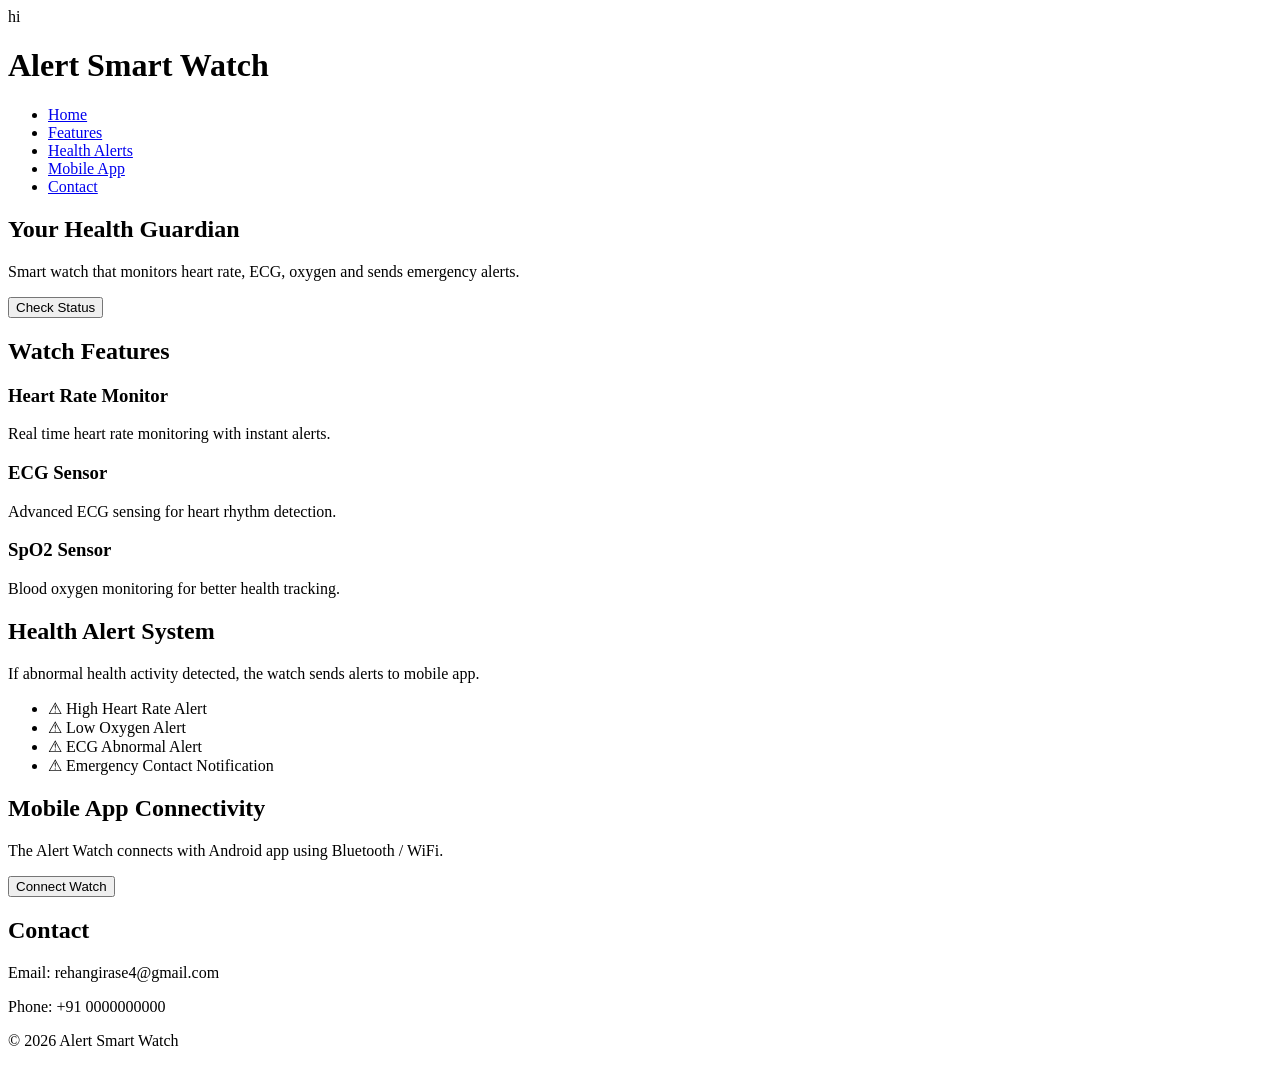
==== index.html @ 938d41ab "Update and rename index (1).html to index.html" ====
hi<!DOCTYPE html>
<html lang="en">
<head>
<meta charset="UTF-8">
<meta name="viewport" content="width=device-width, initial-scale=1.0">
<title>Alert Smart Watch</title>

<link rel="stylesheet" href="style.css">
<script src="script.js" defer></script>

</head>

<body>

<header>
<h1>Alert Smart Watch</h1>

<nav>
<ul>
<li><a href="#home">Home</a></li>
<li><a href="#features">Features</a></li>
<li><a href="#alerts">Health Alerts</a></li>
<li><a href="#app">Mobile App</a></li>
<li><a href="#contact">Contact</a></li>
</ul>
</nav>
</header>

<section id="home" class="hero">
<h2>Your Health Guardian</h2>
<p>Smart watch that monitors heart rate, ECG, oxygen and sends emergency alerts.</p>
<button onclick="showAlert()">Check Status</button>
</section>

<section id="features">
<h2>Watch Features</h2>

<div class="card">
<h3>Heart Rate Monitor</h3>
<p>Real time heart rate monitoring with instant alerts.</p>
</div>

<div class="card">
<h3>ECG Sensor</h3>
<p>Advanced ECG sensing for heart rhythm detection.</p>
</div>

<div class="card">
<h3>SpO2 Sensor</h3>
<p>Blood oxygen monitoring for better health tracking.</p>
</div>

</section>

<section id="alerts">
<h2>Health Alert System</h2>
<p>If abnormal health activity detected, the watch sends alerts to mobile app.</p>

<ul>
<li>⚠ High Heart Rate Alert</li>
<li>⚠ Low Oxygen Alert</li>
<li>⚠ ECG Abnormal Alert</li>
<li>⚠ Emergency Contact Notification</li>
</ul>

</section>

<section id="app">
<h2>Mobile App Connectivity</h2>
<p>The Alert Watch connects with Android app using Bluetooth / WiFi.</p>
<button onclick="connect()">Connect Watch</button>
</section>

<section id="contact">
<h2>Contact</h2>
<p>Email: rehangirase4@gmail.com</p>
<p>Phone: +91 0000000000</p>
</section>

<footer>
<p>© 2026 Alert Smart Watch</p>
</footer>

</body>
</html>
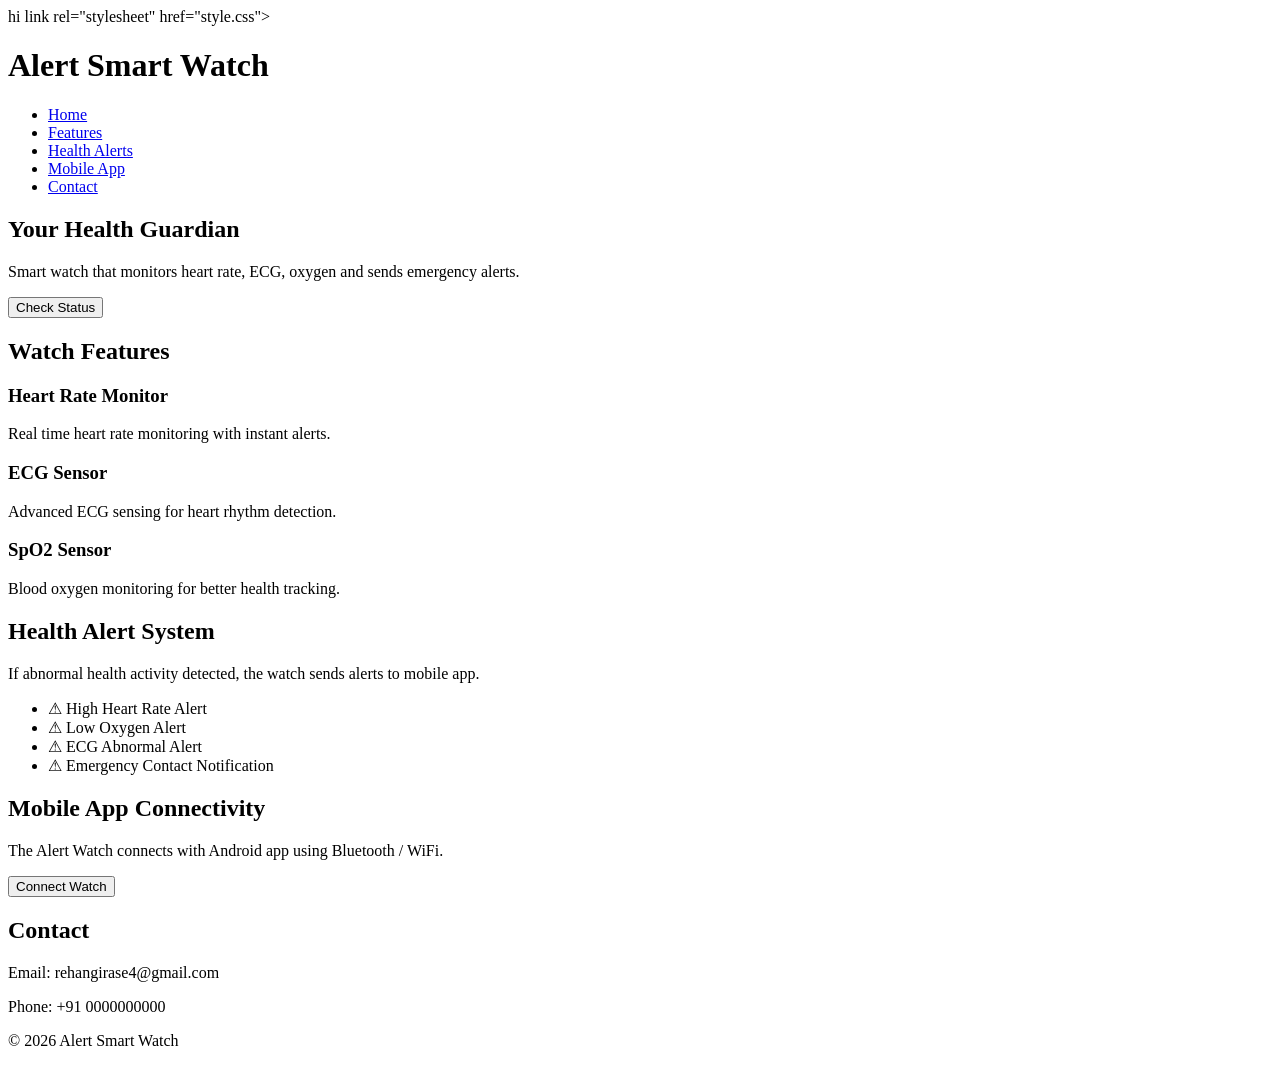
==== commit 45acc807: "Update index.html" ====
--- a/index.html
+++ b/index.html
@@ -5,7 +5,7 @@
 <meta name="viewport" content="width=device-width, initial-scale=1.0">
 <title>Alert Smart Watch</title>
 
-<link rel="stylesheet" href="style.css">
+  link rel="stylesheet" href="style.css">
 <script src="script.js" defer></script>
 
 </head>
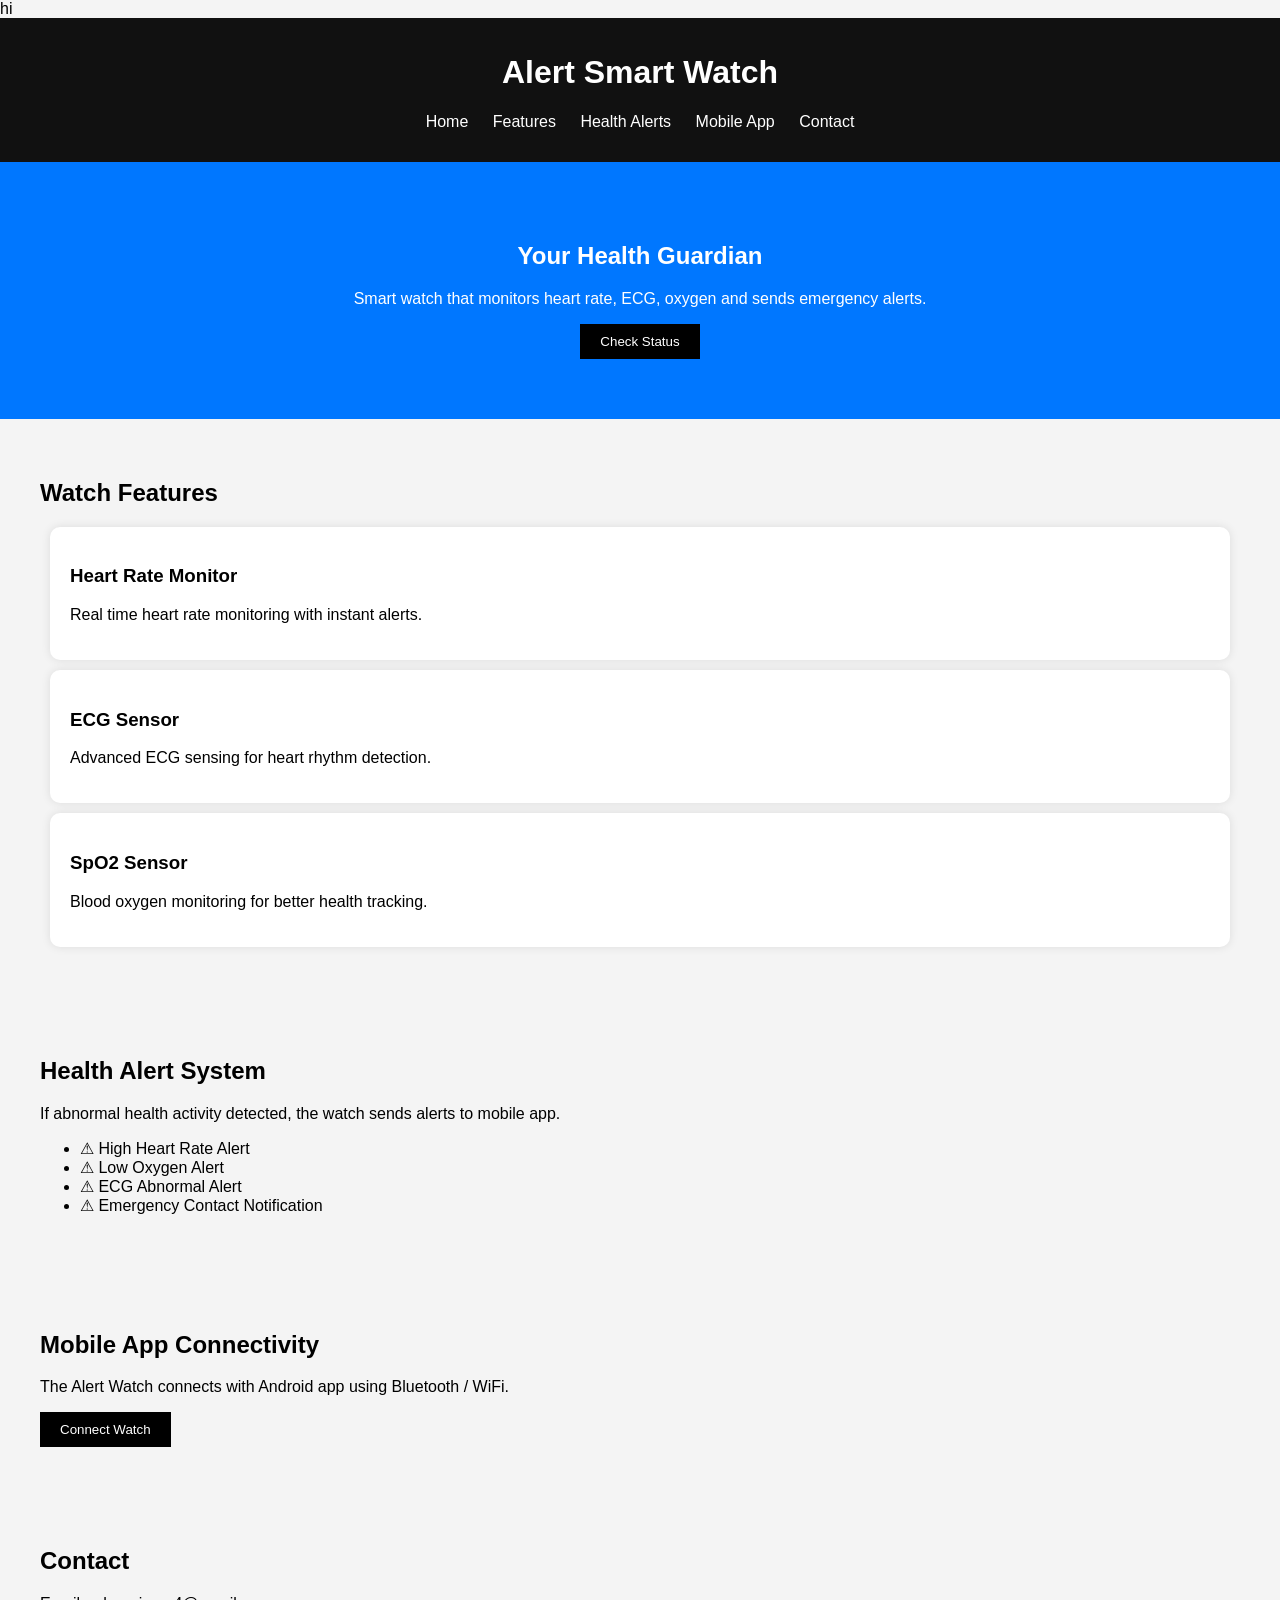
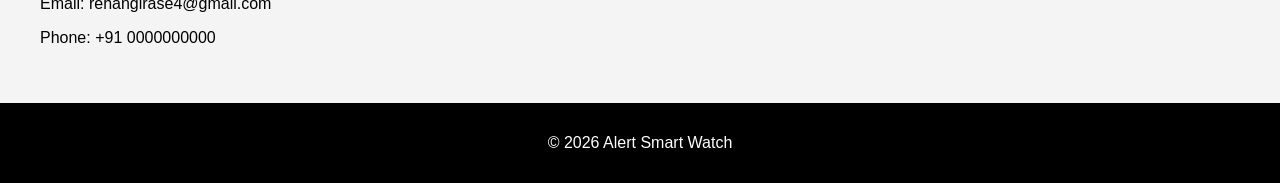
==== commit 82534ef4: "Update index.html" ====
--- a/index.html
+++ b/index.html
@@ -5,7 +5,7 @@
 <meta name="viewport" content="width=device-width, initial-scale=1.0">
 <title>Alert Smart Watch</title>
 
-  link rel="stylesheet" href="style.css">
+  <link rel="stylesheet" href="style.css">
 <script src="script.js" defer></script>
 
 </head>
--- a/style.css
+++ b/style.css
@@ -0,0 +1,61 @@
+body{
+font-family: Arial;
+margin:0;
+background:#f4f4f4;
+}
+
+header{
+background:#111;
+color:white;
+padding:15px;
+text-align:center;
+}
+
+nav ul{
+list-style:none;
+padding:0;
+}
+
+nav ul li{
+display:inline;
+margin:10px;
+}
+
+nav ul li a{
+color:white;
+text-decoration:none;
+}
+
+.hero{
+text-align:center;
+padding:60px;
+background:#0077ff;
+color:white;
+}
+
+button{
+padding:10px 20px;
+background:black;
+color:white;
+border:none;
+cursor:pointer;
+}
+
+section{
+padding:40px;
+}
+
+.card{
+background:white;
+padding:20px;
+margin:10px;
+border-radius:10px;
+box-shadow:0 0 10px rgba(0,0,0,0.1);
+}
+
+footer{
+text-align:center;
+background:black;
+color:white;
+padding:15px;
+}
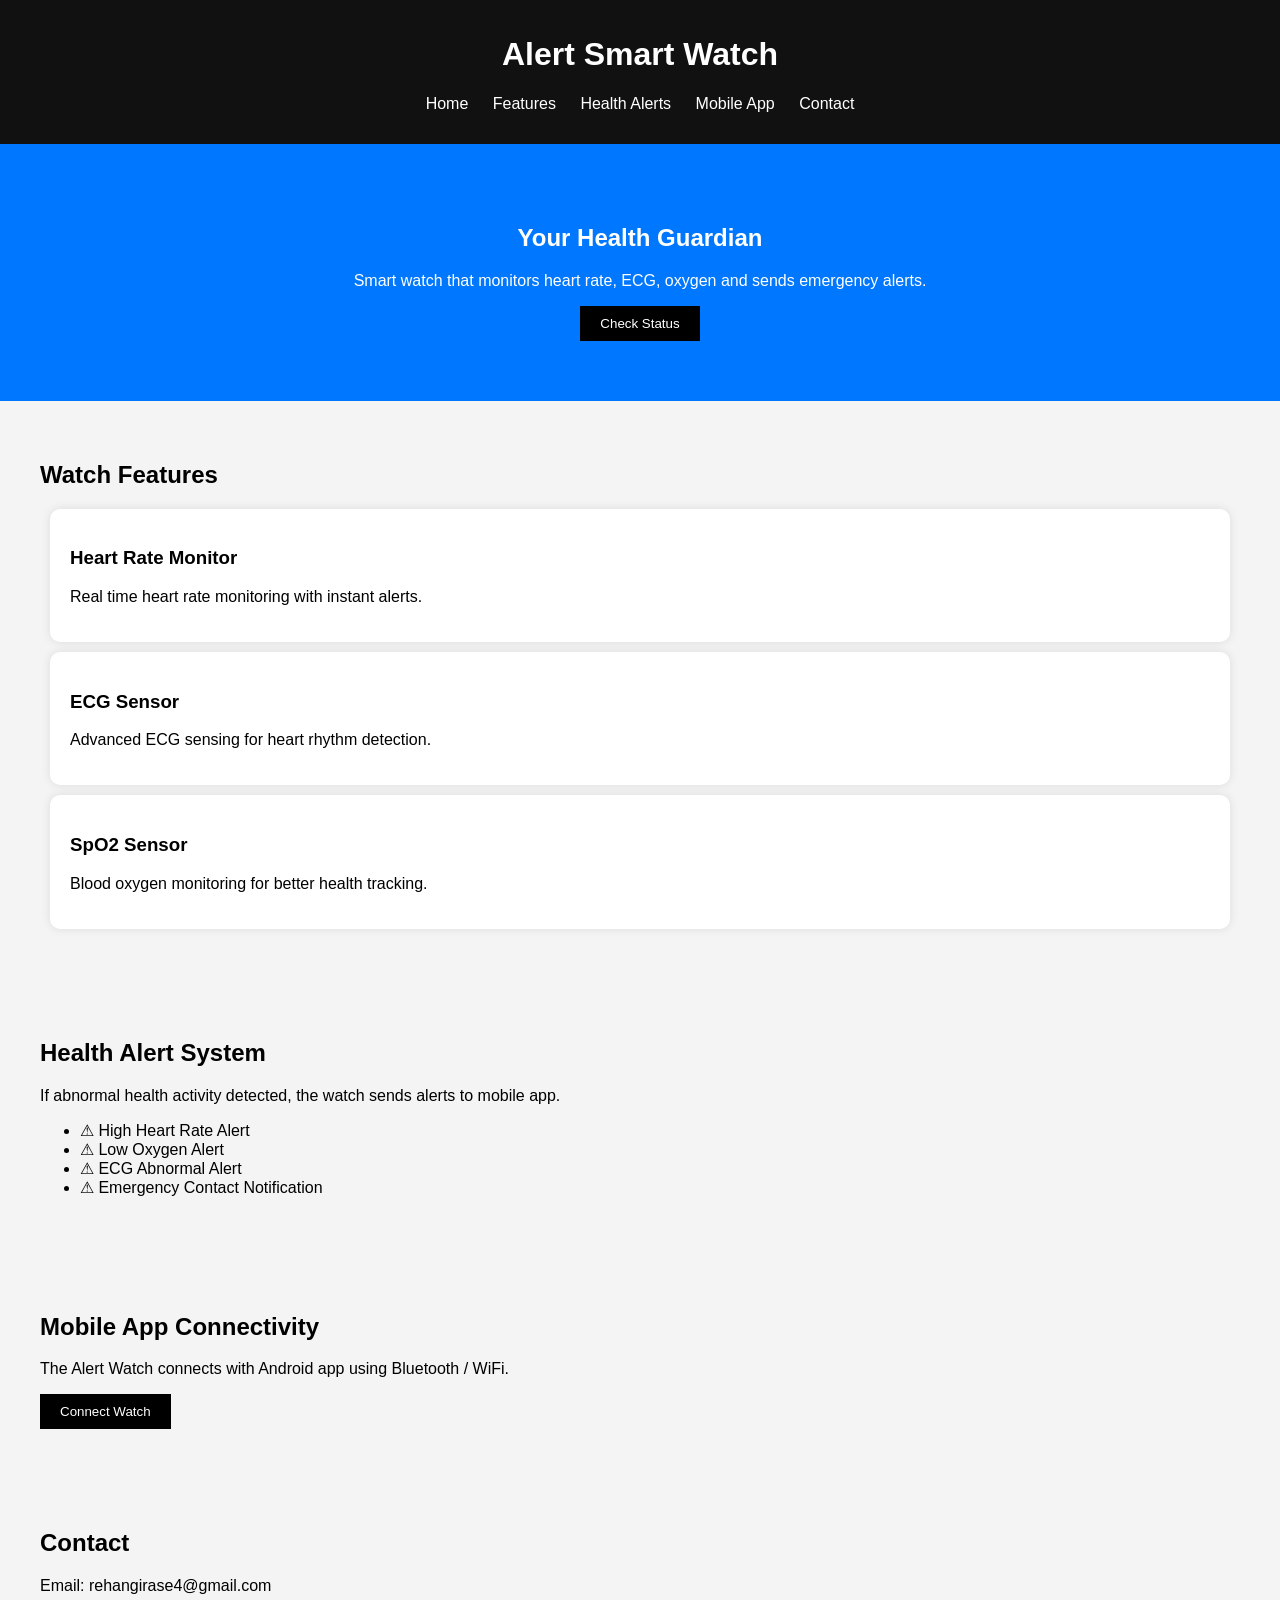
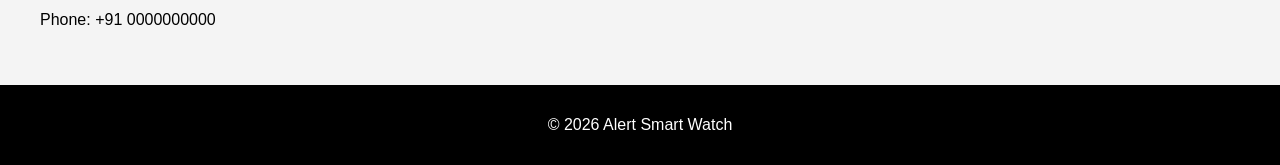
==== commit 31063bdf: "Update index.html" ====
--- a/index.html
+++ b/index.html
@@ -1,4 +1,3 @@
-hi<!DOCTYPE html>
 <html lang="en">
 <head>
 <meta charset="UTF-8">
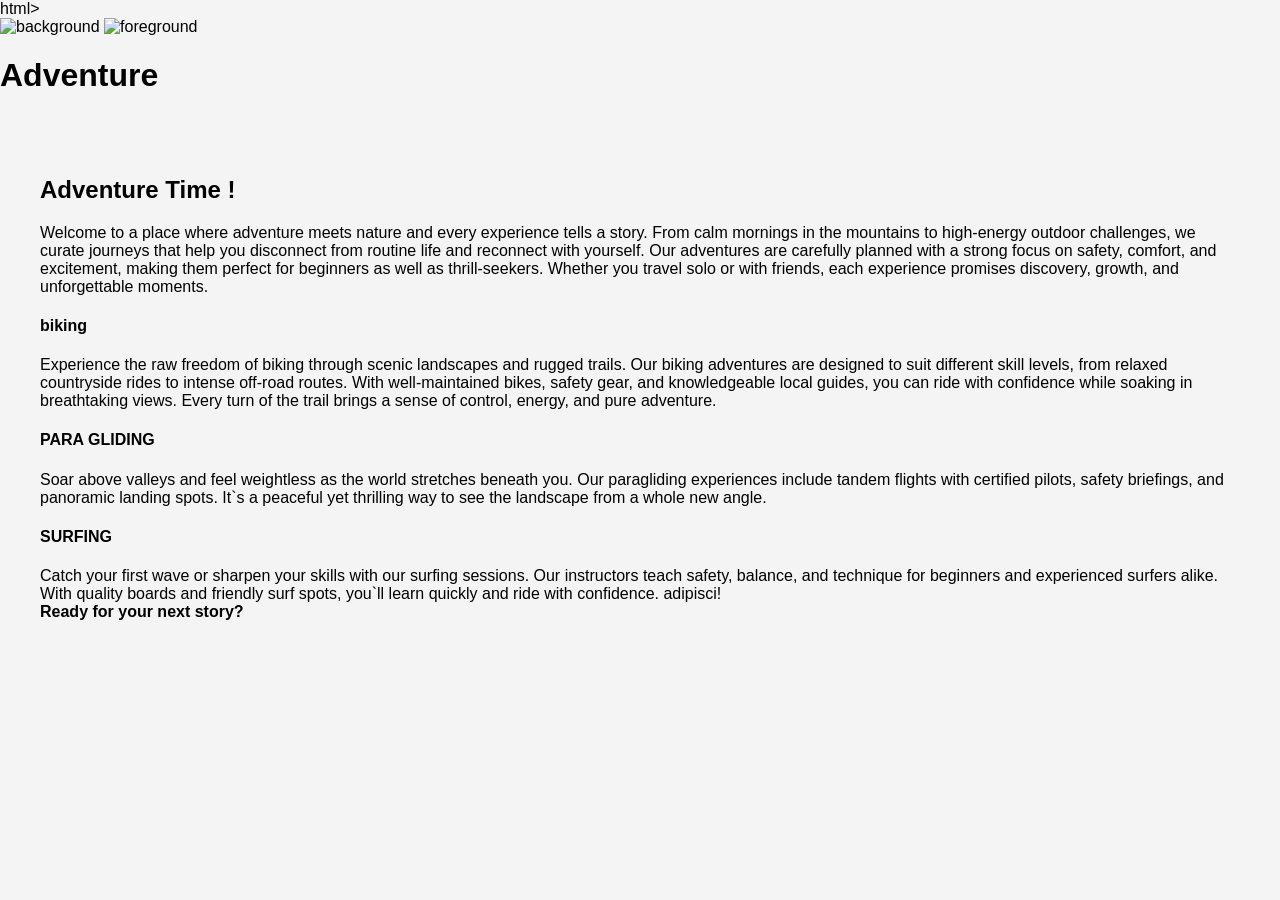
==== commit dd83a529: "Update index.html" ====
--- a/index.html
+++ b/index.html
@@ -1,84 +1,66 @@
+
+
+
+html>
 <html lang="en">
-<head>
-<meta charset="UTF-8">
-<meta name="viewport" content="width=device-width, initial-scale=1.0">
-<title>Alert Smart Watch</title>
+  <head>
+    <meta charset="UTF-8" />
+    <meta http-equiv="X-UA-Compatible" content="IE=edge" />
+    <meta name="viewport" content="width=device-width, initial-scale=1.0" />
+    <title>Parallax Website</title>
+    <link rel="stylesheet" href="./style.css">
+  </head>
+  <body>
+    <main>
+      <div class="container">
+        <img src="./img/background.png" alt="background" id="background" />
+        <img src="./img/foreground.png" alt="foreground" id="foreground" />
+        <h1>Adventure</h1>
+      </div>
 
-  <link rel="stylesheet" href="style.css">
-<script src="script.js" defer></script>
+      <section>
+        <h2>Adventure Time !</h2>
+        <p class="text">
+          Welcome to a place where adventure meets nature and every experience tells a story. 
+          From calm mornings in the mountains to high-energy outdoor challenges, we curate journeys 
+          that help you disconnect from routine life and reconnect with yourself. Our adventures are 
+          carefully planned with a strong focus on safety, comfort, and excitement, making them perfect 
+          for beginners as well as thrill-seekers. Whether you travel solo or with friends, each experience 
+          promises discovery, growth, and unforgettable moments.
+        </p>
 
-</head>
+        <div class="box bg1">
+          <h4>biking</h4>
+        </div>
+        <p class="text">
+          Experience the raw freedom of biking through scenic landscapes and rugged trails. Our biking 
+          adventures are designed to suit different skill levels, from relaxed countryside rides to 
+          intense off-road routes. With well-maintained bikes, safety gear, and knowledgeable local 
+          guides, you can ride with confidence while soaking in breathtaking views. Every turn of the 
+          trail brings a sense of control, energy, and pure adventure.
+        </p>
 
-<body>
+        <div class="box bg2">
+          <h4>PARA GLIDING</h4>
+        </div>
+        <p class="text">
+           Soar above valleys and feel weightless as the world stretches beneath you. Our paragliding experiences 
+           include tandem flights with certified pilots, safety briefings, and panoramic landing spots. 
+           It`s a peaceful yet thrilling way to see the landscape from a whole new angle.
+        </p>
 
-<header>
-<h1>Alert Smart Watch</h1>
-
-<nav>
-<ul>
-<li><a href="#home">Home</a></li>
-<li><a href="#features">Features</a></li>
-<li><a href="#alerts">Health Alerts</a></li>
-<li><a href="#app">Mobile App</a></li>
-<li><a href="#contact">Contact</a></li>
-</ul>
-</nav>
-</header>
-
-<section id="home" class="hero">
-<h2>Your Health Guardian</h2>
-<p>Smart watch that monitors heart rate, ECG, oxygen and sends emergency alerts.</p>
-<button onclick="showAlert()">Check Status</button>
-</section>
-
-<section id="features">
-<h2>Watch Features</h2>
-
-<div class="card">
-<h3>Heart Rate Monitor</h3>
-<p>Real time heart rate monitoring with instant alerts.</p>
-</div>
-
-<div class="card">
-<h3>ECG Sensor</h3>
-<p>Advanced ECG sensing for heart rhythm detection.</p>
-</div>
-
-<div class="card">
-<h3>SpO2 Sensor</h3>
-<p>Blood oxygen monitoring for better health tracking.</p>
-</div>
-
-</section>
-
-<section id="alerts">
-<h2>Health Alert System</h2>
-<p>If abnormal health activity detected, the watch sends alerts to mobile app.</p>
-
-<ul>
-<li>⚠ High Heart Rate Alert</li>
-<li>⚠ Low Oxygen Alert</li>
-<li>⚠ ECG Abnormal Alert</li>
-<li>⚠ Emergency Contact Notification</li>
-</ul>
-
-</section>
-
-<section id="app">
-<h2>Mobile App Connectivity</h2>
-<p>The Alert Watch connects with Android app using Bluetooth / WiFi.</p>
-<button onclick="connect()">Connect Watch</button>
-</section>
-
-<section id="contact">
-<h2>Contact</h2>
-<p>Email: rehangirase4@gmail.com</p>
-<p>Phone: +91 0000000000</p>
-</section>
-
-<footer>
-<p>© 2026 Alert Smart Watch</p>
-</footer>
-
-</body>
+        <div class="box bg3">
+          <h4>SURFING</h4>
+        </div>
+        <p class="text">
+          Catch your first wave or sharpen your skills with our surfing sessions. Our instructors teach
+          safety, balance, and technique for beginners and experienced surfers alike. 
+          With quality boards and friendly surf spots, you`ll learn quickly and ride with confidence.
+          adipisci!
+          <br><b>Ready for your next story?</b>
+        </p>
+      </section>
+    </main>
+  </body>
 </html>
+  
